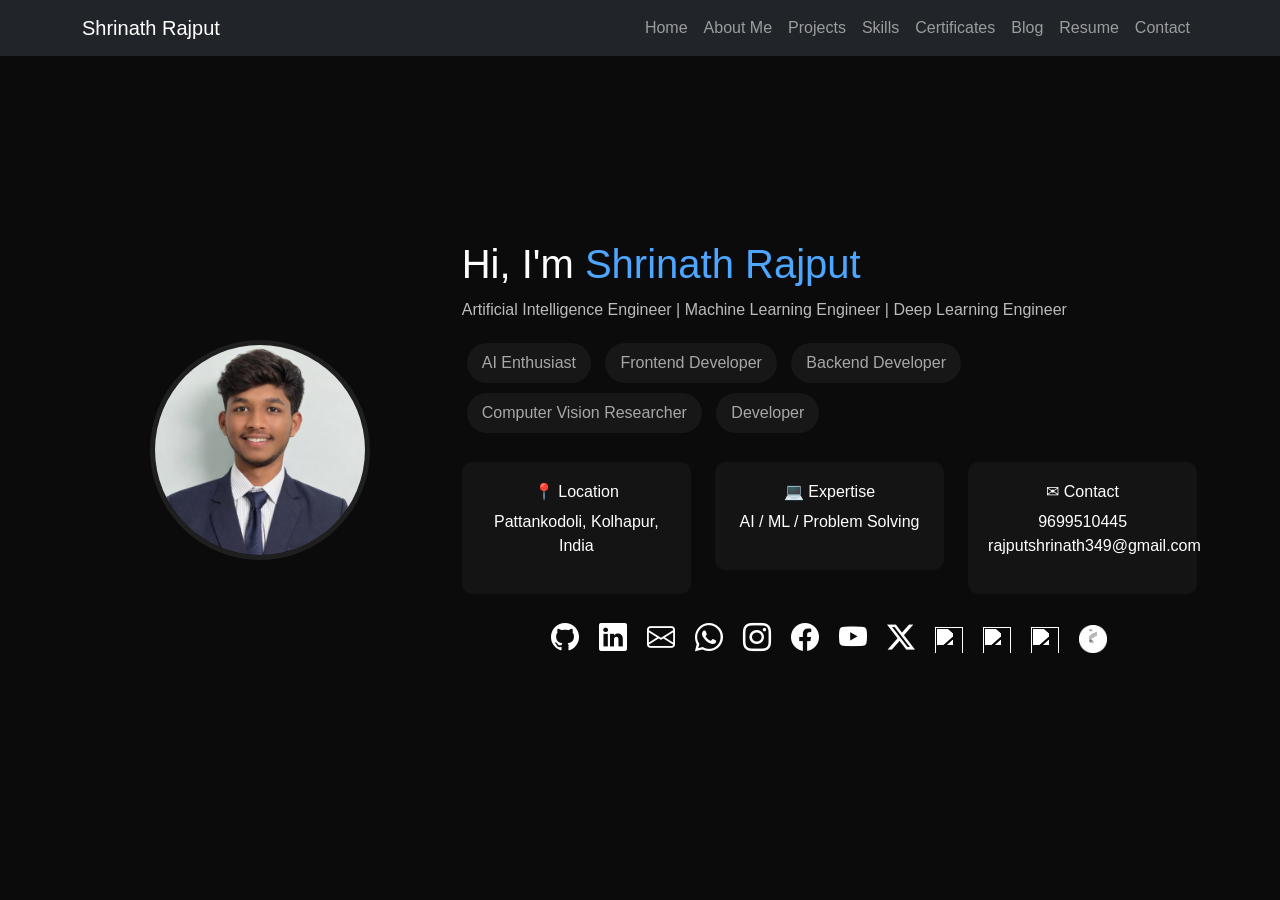
==== index.html @ 3a27442b "updated" ====
<!DOCTYPE html>
<html>
<head>

<meta charset="UTF-8">
<meta name="viewport" content="width=device-width, initial-scale=1.0">

<title>Portfolio</title>

<link href="https://cdn.jsdelivr.net/npm/bootstrap@5.3.2/dist/css/bootstrap.min.css" rel="stylesheet">

<link rel="stylesheet" href="css/style.css">

<link rel="stylesheet" href="https://cdn.jsdelivr.net/npm/bootstrap-icons@1.11.1/font/bootstrap-icons.css">

<link rel="stylesheet" href="https://unpkg.com/aos@2.3.1/dist/aos.css">

</head>

<body>

<nav class="navbar navbar-expand-lg navbar-dark bg-dark fixed-top">

<div class="container">

<a class="navbar-brand" href="index.html">Shrinath Rajput</a>

<button class="navbar-toggler" type="button" data-bs-toggle="collapse" data-bs-target="#navbarNav">
<span class="navbar-toggler-icon"></span>
</button>

<div class="collapse navbar-collapse" id="navbarNav">

<ul class="navbar-nav ms-auto">

<li class="nav-item">
<a class="nav-link" href="index.html">Home</a>
</li>

<li class="nav-item">
<a class="nav-link" href="about.html">About Me</a>
</li>

<li class="nav-item">
<a class="nav-link" href="projects.html">Projects</a>
</li>

<li class="nav-item">
<a class="nav-link" href="skills.html">Skills</a>
</li>

<li class="nav-item">
<a class="nav-link" href="certificates.html">Certificates</a>
</li>

<li class="nav-item">
<a class="nav-link" href="blog.html">Blog</a>
</li>

<li class="nav-item">
<a class="nav-link" href="resume.html">Resume</a>
</li>

<li class="nav-item">
<a class="nav-link" href="contact.html">Contact</a>
</li>

</ul>

</div>
</div>

</nav>

<section class="hero container">

<div class="row align-items-center">

<!-- profile image -->

<div class="col-md-4 text-center" data-aos="zoom-in">

<img src="shrinath.jpeg" class="profile-img">

</div>


<!-- text section -->

<div class="col-md-8 text-white" data-aos="fade-left">

<h1>Hi, I'm <span class="name">Shrinath Rajput</span></h1>

<p class="role">
Artificial Intelligence Engineer | Machine Learning Engineer | Deep Learning Engineer
</p>


<!-- skill tags -->

<div class="tags">

<span id="one">AI Enthusiast</span>
<span id="two">Frontend Developer</span>
<span id="three">Backend Developer</span>
<span id="four">Computer Vision Researcher</span>
<span id="five">Developer</span>

</div>


<!-- info cards -->

<div class="row mt-4">

<div class="col-md-4" data-aos="fade-up" data-aos-delay="100">

<div class="info-card">

<h6>📍 Location</h6>

<p>Pattankodoli, Kolhapur, India</p>

</div>

</div>


<div class="col-md-4" data-aos="fade-up" data-aos-delay="300">

<div class="info-card">

<h6>💻 Expertise</h6>

<p>AI / ML / Problem Solving</p>

</div>

</div>


<div class="col-md-4" data-aos="fade-up" data-aos-delay="500">

<div class="info-card">

<h6>✉ Contact</h6>

<p>9699510445 <br>rajputshrinath349@gmail.com</p>

</div>

</div>

</div>


<!-- social icons -->

<div class="social mt-4" data-aos="zoom-in" data-aos-delay="600">

<a href="https://github.com/Shrinath-Rajput" target="_blank">
<i class="bi bi-github"></i>
</a>

<a href="https://www.linkedin.com/in/shrinath-rajput-91b437253/" target="_blank">
<i class="bi bi-linkedin"></i>
</a>

<a href="mailto:rajputshrinath349@gmail.com">
<i class="bi bi-envelope"></i>
</a>

<a href="https://wa.me/919699510445" target="_blank">
<i class="bi bi-whatsapp"></i>
</a>

<a href="https://www.instagram.com/shrinath.rajput14" target="_blank">
<i class="bi bi-instagram"></i>
</a>

<a href="https://facebook.com/yourusername" target="_blank">
<i class="bi bi-facebook"></i>
</a>

<a href="https://www.youtube.com/@ShrinathRajput-A14k" target="_blank">
<i class="bi bi-youtube"></i>
</a>

<a href="https://twitter.com/yourusername" target="_blank">
<i class="bi bi-twitter-x"></i>
</a>

<a href="https://hub.docker.com/repositories/shrinathrajput04" target="_blank">
<img src="https://img.icons8.com/color/48/docker.png">
</a>

<a href="https://mlflow.org/docs/latest/" target="_blank">
<img src="https://img.icons8.com/color/48/data-configuration.png">
</a>

<a href="https://dagshub.com/rajputshrinath349" target="_blank">
<img src="https://img.icons8.com/color/48/artificial-intelligence.png">
</a>

<a href="https://www.naukri.com/mnjuser/profile?id=&altresid" target="_blank">
<img src="images/img.png" width="30">
</a>

</div>

</div>

</div>

</section>

<script src="js/script.js"></script>

<script src="https://cdn.jsdelivr.net/npm/bootstrap@5.3.2/dist/js/bootstrap.bundle.min.js"></script>

<script src="https://unpkg.com/aos@2.3.1/dist/aos.js"></script>

<script>
AOS.init({
duration:1000,
once:true
});
</script>

</body>
</html>
---- css/style.css ----
body{
background:#0b0b0b;
font-family:Arial;
color:white;
}

/* HERO SECTION */

.hero{
min-height:100vh;
display:flex;
align-items:center;
}

/* PROFILE IMAGE */

.profile-img{
width:220px;
height:220px;
border-radius:50%;
border:5px solid #1f1f1f;
}

/* NAME */

.name{
color:#4da6ff;
}

/* ROLE */

.role{
color:#bbb;
margin-top:10px;
}

/* TAGS */

.tags span{
background:#1c1c1c;
padding:8px 15px;
border-radius:20px;
margin:5px;
display:inline-block;
color:#ddd;
}

.tags{
opacity:0.75;
}

.tags:hover{
opacity:1;
}

/* INFO CARDS */

.info-card{
background:#141414;
padding:20px;
border-radius:10px;
text-align:center;
color:white;
}

/* SOCIAL ICONS */

.social{
display:flex;
justify-content:center;
align-items:center;
gap:20px;
margin-top:20px;
}

.social a{
display:flex;
align-items:center;
justify-content:center;
color:white;
font-size:28px;
transition:0.3s;
}

.social a:hover{
color:#4da6ff;
transform:scale(1.2);
}

.social img{
width:28px;
height:28px;
filter:grayscale(100%) brightness(2);
}

/* TECH STACK */

.skills-icons{
display:flex;
flex-wrap:wrap;
justify-content:center;
align-items:flex-start;
gap:30px;
max-width:900px;
margin:auto;
margin-top:40px;
}

/* SKILL CIRCLE */

.skill-circle{
width:110px;
height:110px;
border-radius:50%;
background:#141922;
display:flex;
flex-direction:column;
align-items:center;
justify-content:center;
transition:0.3s;
}

/* ICON */

.skill-circle img{
width:40px;
}

/* TEXT */

.skill-circle span{
font-size:12px;
margin-top:5px;
}

/* HOVER EFFECT */

.skill-circle:hover{
transform:scale(1.1);
box-shadow:0 0 15px #00eaff;
}

/* ZIG ZAG LAYOUT */

.skill-circle:nth-child(2n){
transform:translateY(40px);
}

/* SKILLS GRID SECTION */

.skills-section{
padding:40px 0 80px 0;
}

.skills-grid{
display:grid;
grid-template-columns:repeat(auto-fit,minmax(300px,1fr));
gap:25px;
max-width:1100px;
margin:auto;
}

/* SKILL CARD */

.skill-card{
background:#151922;
border-radius:10px;
padding:25px;
transition:0.3s;
}

.skill-card:hover{
transform:translateY(-5px);
box-shadow:0 0 15px rgba(0,255,255,0.3);
}

.skill-card h4{
color:#00eaff;
margin-bottom:15px;
}

.skill-card ul{
list-style:none;
padding:0;
}

.skill-card li{
margin-bottom:6px;
font-size:14px;
}

/* RESPONSIVE */

@media(max-width:768px){

.skill-circle{
width:90px;
height:90px;
}

.skill-circle img{
width:30px;
}

.skill-circle span{
font-size:10px;
}

}


/* modal size */

.modal-dialog{

max-width:95%;

margin:auto;

}

/* modal image */

.modal-content{

background:#000;

padding:10px;

}

/* certificate full show */

.modal img{

width:100%;

height:auto;

object-fit:contain;

border-radius:10px;

}


.cert-card img{

width:100%;

height:auto;

object-fit:contain;

background:white;

}


.modal img{

transition:0.3s;

}

.modal img:hover{

transform:scale(1.02);

}









.form-control{

background:#0f1115;

border:none;

color:white;

margin-bottom:15px;

}

/* placeholder white */

input::placeholder,
textarea::placeholder{
color:white !important;
opacity:1;
}

.form-control:focus{

box-shadow:0 0 10px #00eaff;

background:#0f1115;

color:white;

}
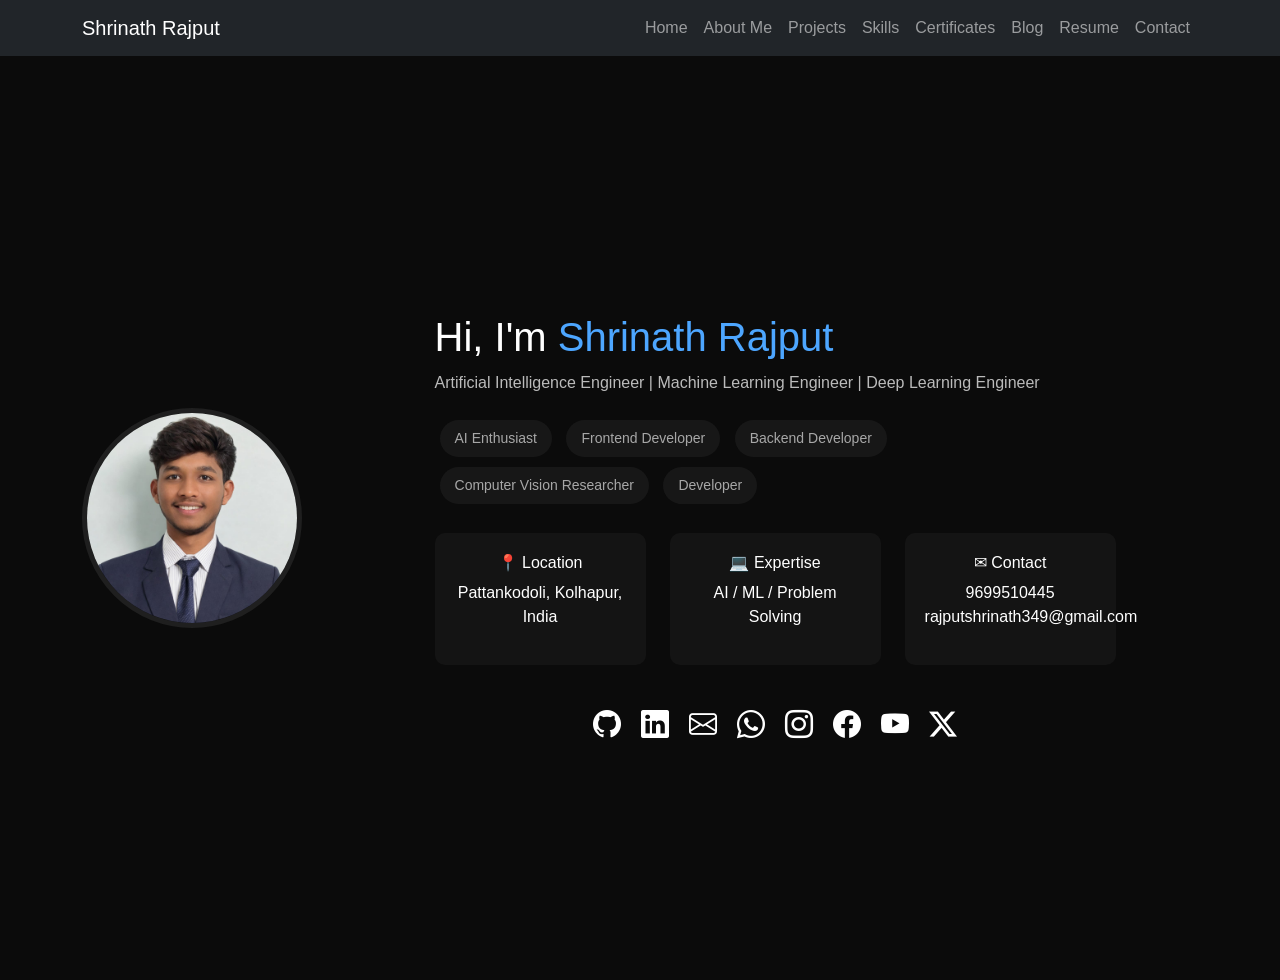
==== commit e0a4c64a: "updated" ====
--- a/index.html
+++ b/index.html
@@ -33,37 +33,14 @@
 
 <ul class="navbar-nav ms-auto">
 
-<li class="nav-item">
-<a class="nav-link" href="index.html">Home</a>
-</li>
-
-<li class="nav-item">
-<a class="nav-link" href="about.html">About Me</a>
-</li>
-
-<li class="nav-item">
-<a class="nav-link" href="projects.html">Projects</a>
-</li>
-
-<li class="nav-item">
-<a class="nav-link" href="skills.html">Skills</a>
-</li>
-
-<li class="nav-item">
-<a class="nav-link" href="certificates.html">Certificates</a>
-</li>
-
-<li class="nav-item">
-<a class="nav-link" href="blog.html">Blog</a>
-</li>
-
-<li class="nav-item">
-<a class="nav-link" href="resume.html">Resume</a>
-</li>
-
-<li class="nav-item">
-<a class="nav-link" href="contact.html">Contact</a>
-</li>
+<li class="nav-item"><a class="nav-link" href="index.html">Home</a></li>
+<li class="nav-item"><a class="nav-link" href="about.html">About Me</a></li>
+<li class="nav-item"><a class="nav-link" href="projects.html">Projects</a></li>
+<li class="nav-item"><a class="nav-link" href="skills.html">Skills</a></li>
+<li class="nav-item"><a class="nav-link" href="certificates.html">Certificates</a></li>
+<li class="nav-item"><a class="nav-link" href="blog.html">Blog</a></li>
+<li class="nav-item"><a class="nav-link" href="resume.html">Resume</a></li>
+<li class="nav-item"><a class="nav-link" href="contact.html">Contact</a></li>
 
 </ul>
 
@@ -72,15 +49,16 @@
 
 </nav>
 
+
 <section class="hero container">
 
-<div class="row align-items-center">
+<div class="row align-items-center text-center text-md-start">
 
 <!-- profile image -->
 
-<div class="col-md-4 text-center" data-aos="zoom-in">
+<div class="col-md-4 mb-4" data-aos="zoom-in">
 
-<img src="shrinath.jpeg" class="profile-img">
+<img src="shrinath.jpeg" class="profile-img img-fluid">
 
 </div>
 
@@ -100,11 +78,11 @@
 
 <div class="tags">
 
-<span id="one">AI Enthusiast</span>
-<span id="two">Frontend Developer</span>
-<span id="three">Backend Developer</span>
-<span id="four">Computer Vision Researcher</span>
-<span id="five">Developer</span>
+<span>AI Enthusiast</span>
+<span>Frontend Developer</span>
+<span>Backend Developer</span>
+<span>Computer Vision Researcher</span>
+<span>Developer</span>
 
 </div>
 
@@ -113,12 +91,11 @@
 
 <div class="row mt-4">
 
-<div class="col-md-4" data-aos="fade-up" data-aos-delay="100">
+<div class="col-md-4 mb-3" data-aos="fade-up" data-aos-delay="100">
 
 <div class="info-card">
 
 <h6>📍 Location</h6>
-
 <p>Pattankodoli, Kolhapur, India</p>
 
 </div>
@@ -126,12 +103,11 @@
 </div>
 
 
-<div class="col-md-4" data-aos="fade-up" data-aos-delay="300">
+<div class="col-md-4 mb-3" data-aos="fade-up" data-aos-delay="300">
 
 <div class="info-card">
 
 <h6>💻 Expertise</h6>
-
 <p>AI / ML / Problem Solving</p>
 
 </div>
@@ -139,12 +115,11 @@
 </div>
 
 
-<div class="col-md-4" data-aos="fade-up" data-aos-delay="500">
+<div class="col-md-4 mb-3" data-aos="fade-up" data-aos-delay="500">
 
 <div class="info-card">
 
 <h6>✉ Contact</h6>
-
 <p>9699510445 <br>rajputshrinath349@gmail.com</p>
 
 </div>
@@ -158,53 +133,21 @@
 
 <div class="social mt-4" data-aos="zoom-in" data-aos-delay="600">
 
-<a href="https://github.com/Shrinath-Rajput" target="_blank">
-<i class="bi bi-github"></i>
-</a>
+<a href="https://github.com/Shrinath-Rajput" target="_blank"><i class="bi bi-github"></i></a>
 
-<a href="https://www.linkedin.com/in/shrinath-rajput-91b437253/" target="_blank">
-<i class="bi bi-linkedin"></i>
-</a>
+<a href="https://www.linkedin.com/in/shrinath-rajput-91b437253/" target="_blank"><i class="bi bi-linkedin"></i></a>
 
-<a href="mailto:rajputshrinath349@gmail.com">
-<i class="bi bi-envelope"></i>
-</a>
+<a href="mailto:rajputshrinath349@gmail.com"><i class="bi bi-envelope"></i></a>
 
-<a href="https://wa.me/919699510445" target="_blank">
-<i class="bi bi-whatsapp"></i>
-</a>
+<a href="https://wa.me/919699510445" target="_blank"><i class="bi bi-whatsapp"></i></a>
 
-<a href="https://www.instagram.com/shrinath.rajput14" target="_blank">
-<i class="bi bi-instagram"></i>
-</a>
+<a href="https://www.instagram.com/shrinath.rajput14" target="_blank"><i class="bi bi-instagram"></i></a>
 
-<a href="https://facebook.com/yourusername" target="_blank">
-<i class="bi bi-facebook"></i>
-</a>
+<a href="https://facebook.com" target="_blank"><i class="bi bi-facebook"></i></a>
 
-<a href="https://www.youtube.com/@ShrinathRajput-A14k" target="_blank">
-<i class="bi bi-youtube"></i>
-</a>
+<a href="https://www.youtube.com" target="_blank"><i class="bi bi-youtube"></i></a>
 
-<a href="https://twitter.com/yourusername" target="_blank">
-<i class="bi bi-twitter-x"></i>
-</a>
-
-<a href="https://hub.docker.com/repositories/shrinathrajput04" target="_blank">
-<img src="https://img.icons8.com/color/48/docker.png">
-</a>
-
-<a href="https://mlflow.org/docs/latest/" target="_blank">
-<img src="https://img.icons8.com/color/48/data-configuration.png">
-</a>
-
-<a href="https://dagshub.com/rajputshrinath349" target="_blank">
-<img src="https://img.icons8.com/color/48/artificial-intelligence.png">
-</a>
-
-<a href="https://www.naukri.com/mnjuser/profile?id=&altresid" target="_blank">
-<img src="images/img.png" width="30">
-</a>
+<a href="https://twitter.com" target="_blank"><i class="bi bi-twitter-x"></i></a>
 
 </div>
 
@@ -213,6 +156,7 @@
 </div>
 
 </section>
+
 
 <script src="js/script.js"></script>
 
--- a/css/style.css
+++ b/css/style.css
@@ -2,6 +2,7 @@
 background:#0b0b0b;
 font-family:Arial;
 color:white;
+padding-top:80px;
 }
 
 /* HERO SECTION */
@@ -19,6 +20,7 @@
 height:220px;
 border-radius:50%;
 border:5px solid #1f1f1f;
+object-fit:cover;
 }
 
 /* NAME */
@@ -35,6 +37,15 @@
 }
 
 /* TAGS */
+
+.tags{
+margin-top:20px;
+opacity:0.75;
+}
+
+.tags:hover{
+opacity:1;
+}
 
 .tags span{
 background:#1c1c1c;
@@ -43,14 +54,7 @@
 margin:5px;
 display:inline-block;
 color:#ddd;
-}
-
-.tags{
-opacity:0.75;
-}
-
-.tags:hover{
-opacity:1;
+font-size:14px;
 }
 
 /* INFO CARDS */
@@ -71,6 +75,7 @@
 align-items:center;
 gap:20px;
 margin-top:20px;
+flex-wrap:wrap;
 }
 
 .social a{
@@ -189,104 +194,44 @@
 font-size:14px;
 }
 
-/* RESPONSIVE */
-
-@media(max-width:768px){
-
-.skill-circle{
-width:90px;
-height:90px;
-}
-
-.skill-circle img{
-width:30px;
-}
-
-.skill-circle span{
-font-size:10px;
-}
-
-}
-
-
-/* modal size */
+/* CERTIFICATE MODAL */
 
 .modal-dialog{
-
 max-width:95%;
-
 margin:auto;
-
-}
-
-/* modal image */
+}
 
 .modal-content{
-
 background:#000;
-
 padding:10px;
-
-}
-
-/* certificate full show */
+}
 
 .modal img{
-
 width:100%;
-
 height:auto;
-
 object-fit:contain;
-
 border-radius:10px;
-
-}
-
+transition:0.3s;
+}
+
+.modal img:hover{
+transform:scale(1.02);
+}
 
 .cert-card img{
-
 width:100%;
-
 height:auto;
-
 object-fit:contain;
-
 background:white;
-
-}
-
-
-.modal img{
-
-transition:0.3s;
-
-}
-
-.modal img:hover{
-
-transform:scale(1.02);
-
-}
-
-
-
-
-
-
-
-
+}
+
+/* FORM */
 
 .form-control{
-
 background:#0f1115;
-
 border:none;
-
-color:white;
-
+color:white;
 margin-bottom:15px;
-
 }
 
 /* placeholder white */
@@ -298,13 +243,65 @@
 }
 
 .form-control:focus{
-
 box-shadow:0 0 10px #00eaff;
-
 background:#0f1115;
-
-color:white;
-
-}
-
-
+color:white;
+}
+
+/* MOBILE RESPONSIVE */
+
+@media(max-width:768px){
+
+.hero{
+text-align:center;
+padding-top:60px;
+}
+
+.profile-img{
+width:180px;
+height:180px;
+margin:auto;
+display:block;
+}
+
+.role{
+font-size:16px;
+}
+
+.tags{
+display:flex;
+flex-wrap:wrap;
+justify-content:center;
+}
+
+.tags span{
+font-size:12px;
+padding:6px 12px;
+}
+
+.info-card{
+margin-top:15px;
+}
+
+.social{
+gap:15px;
+}
+
+.social a{
+font-size:24px;
+}
+
+.skill-circle{
+width:90px;
+height:90px;
+}
+
+.skill-circle img{
+width:30px;
+}
+
+.skill-circle span{
+font-size:10px;
+}
+
+}
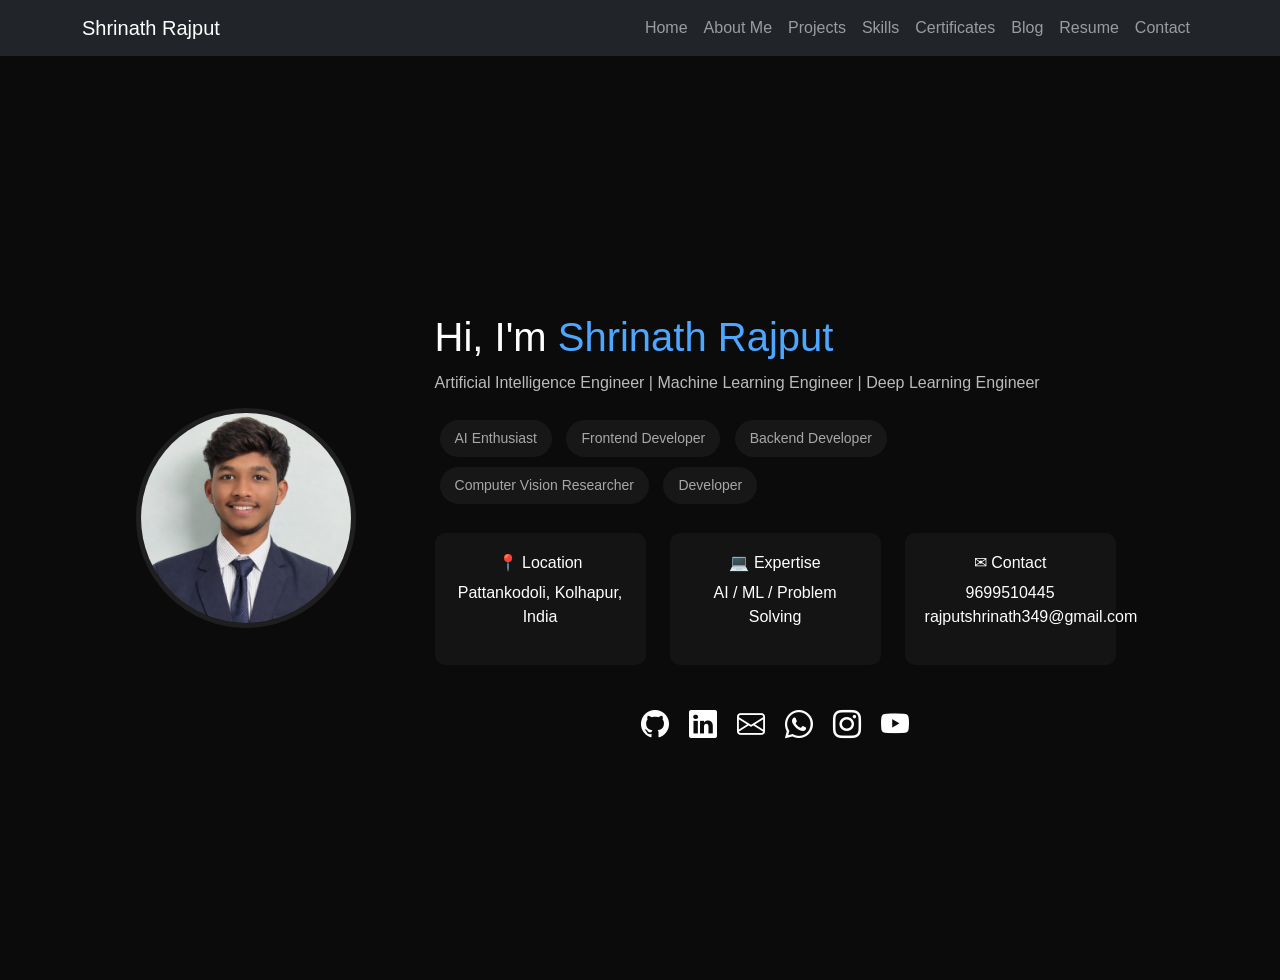
==== commit 992a7ded: "updated" ====
--- a/index.html
+++ b/index.html
@@ -49,21 +49,19 @@
 
 </nav>
 
-
 <section class="hero container">
 
 <div class="row align-items-center text-center text-md-start">
 
 <!-- profile image -->
 
-<div class="col-md-4 mb-4" data-aos="zoom-in">
+<div class="col-md-4 mb-4 text-center" data-aos="zoom-in">
 
 <img src="shrinath.jpeg" class="profile-img img-fluid">
 
 </div>
 
-
-<!-- text section -->
+<!-- text -->
 
 <div class="col-md-8 text-white" data-aos="fade-left">
 
@@ -72,9 +70,6 @@
 <p class="role">
 Artificial Intelligence Engineer | Machine Learning Engineer | Deep Learning Engineer
 </p>
-
-
-<!-- skill tags -->
 
 <div class="tags">
 
@@ -86,12 +81,9 @@
 
 </div>
 
-
-<!-- info cards -->
-
 <div class="row mt-4">
 
-<div class="col-md-4 mb-3" data-aos="fade-up" data-aos-delay="100">
+<div class="col-md-4 mb-3" data-aos="fade-up">
 
 <div class="info-card">
 
@@ -102,8 +94,7 @@
 
 </div>
 
-
-<div class="col-md-4 mb-3" data-aos="fade-up" data-aos-delay="300">
+<div class="col-md-4 mb-3" data-aos="fade-up">
 
 <div class="info-card">
 
@@ -114,8 +105,7 @@
 
 </div>
 
-
-<div class="col-md-4 mb-3" data-aos="fade-up" data-aos-delay="500">
+<div class="col-md-4 mb-3" data-aos="fade-up">
 
 <div class="info-card">
 
@@ -128,10 +118,7 @@
 
 </div>
 
-
-<!-- social icons -->
-
-<div class="social mt-4" data-aos="zoom-in" data-aos-delay="600">
+<div class="social mt-4">
 
 <a href="https://github.com/Shrinath-Rajput" target="_blank"><i class="bi bi-github"></i></a>
 
@@ -143,11 +130,7 @@
 
 <a href="https://www.instagram.com/shrinath.rajput14" target="_blank"><i class="bi bi-instagram"></i></a>
 
-<a href="https://facebook.com" target="_blank"><i class="bi bi-facebook"></i></a>
-
 <a href="https://www.youtube.com" target="_blank"><i class="bi bi-youtube"></i></a>
-
-<a href="https://twitter.com" target="_blank"><i class="bi bi-twitter-x"></i></a>
 
 </div>
 
@@ -156,7 +139,6 @@
 </div>
 
 </section>
-
 
 <script src="js/script.js"></script>
 
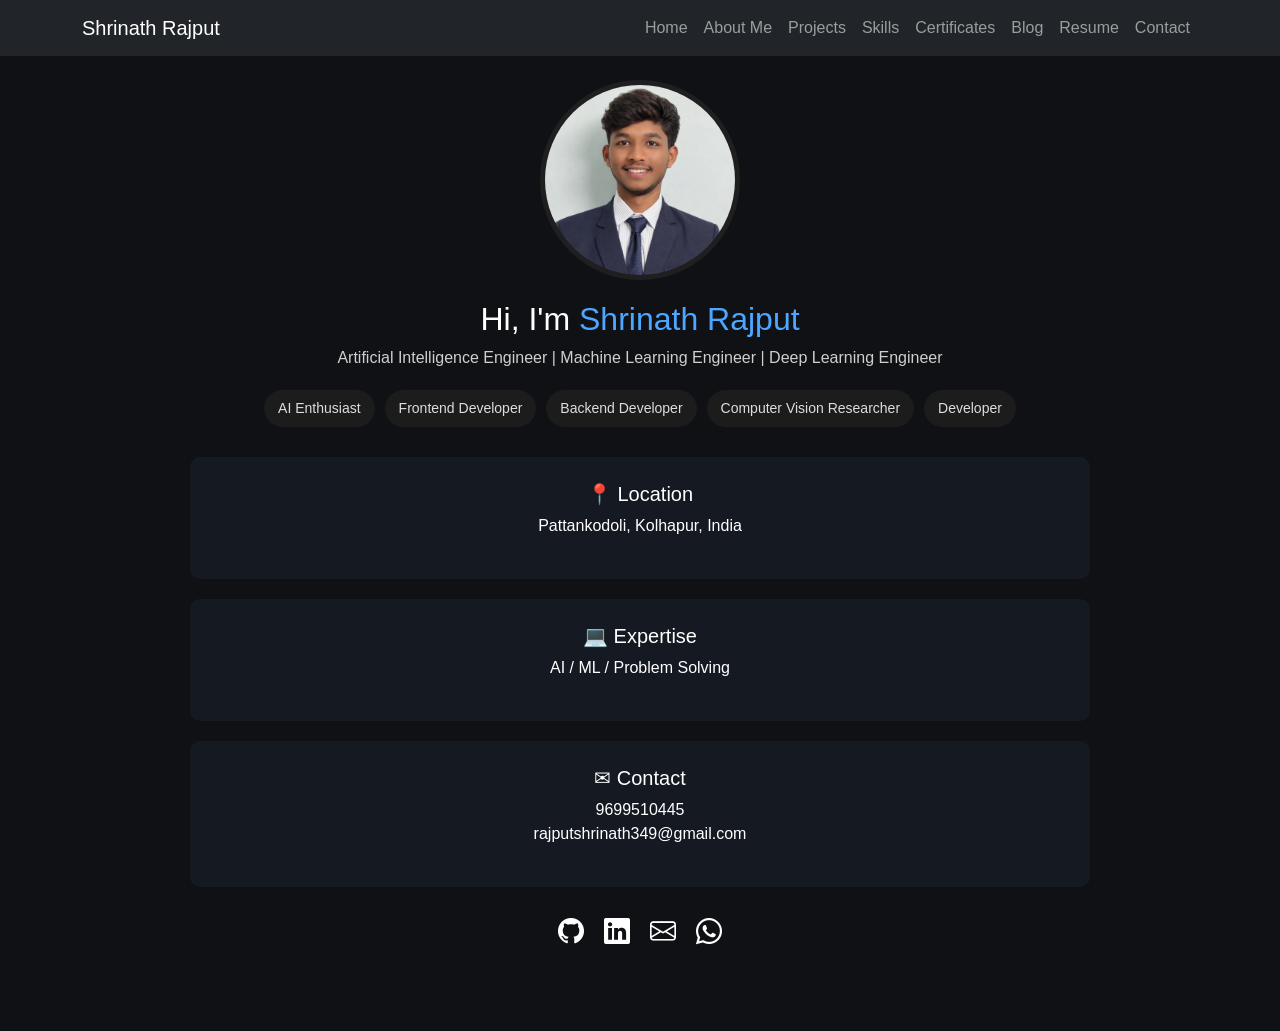
==== commit 955022c3: "update1d" ====
--- a/index.html
+++ b/index.html
@@ -1,24 +1,125 @@
 <!DOCTYPE html>
-<html>
+<html lang="en">
+
 <head>
 
 <meta charset="UTF-8">
-<meta name="viewport" content="width=device-width, initial-scale=1.0">
+<meta name="viewport" content="width=device-width, initial-scale=1">
 
 <title>Portfolio</title>
 
 <link href="https://cdn.jsdelivr.net/npm/bootstrap@5.3.2/dist/css/bootstrap.min.css" rel="stylesheet">
-
-<link rel="stylesheet" href="css/style.css">
-
 <link rel="stylesheet" href="https://cdn.jsdelivr.net/npm/bootstrap-icons@1.11.1/font/bootstrap-icons.css">
 
-<link rel="stylesheet" href="https://unpkg.com/aos@2.3.1/dist/aos.css">
+<style>
+
+body{
+background:#0f1115;
+color:white;
+font-family:Arial;
+}
+
+/* navbar */
+
+.navbar{
+background:#0f1115;
+}
+
+/* hero section */
+
+.hero{
+padding:80px 0;
+max-width:900px;
+margin:auto;
+text-align:center;
+}
+
+/* profile image */
+
+.profile-img{
+width:200px;
+height:200px;
+border-radius:50%;
+border:5px solid #1f1f1f;
+object-fit:cover;
+margin-bottom:20px;
+}
+
+/* name */
+
+.name{
+color:#4da6ff;
+}
+
+/* role */
+
+.role{
+color:#cfcfcf;
+margin-bottom:20px;
+}
+
+/* tags */
+
+.tags{
+display:flex;
+flex-wrap:wrap;
+justify-content:center;
+gap:10px;
+margin-bottom:30px;
+}
+
+.tags span{
+background:#1c1c1c;
+padding:8px 14px;
+border-radius:20px;
+font-size:14px;
+color:#ddd;
+}
+
+/* info cards */
+
+.info-card{
+background:#151922;
+padding:25px;
+border-radius:10px;
+margin-bottom:20px;
+transition:0.3s;
+}
+
+.info-card:hover{
+transform:translateY(-5px);
+box-shadow:0 0 15px rgba(0,255,255,0.3);
+}
+
+/* social */
+
+.social{
+display:flex;
+justify-content:center;
+flex-wrap:wrap;
+gap:20px;
+margin-top:25px;
+}
+
+.social a{
+color:white;
+font-size:26px;
+transition:0.3s;
+}
+
+.social a:hover{
+color:#00eaff;
+transform:scale(1.2);
+}
+
+</style>
 
 </head>
 
 <body>
 
+<!-- NAVBAR -->
+
 <nav class="navbar navbar-expand-lg navbar-dark bg-dark fixed-top">
 
 <div class="container">
@@ -26,7 +127,9 @@
 <a class="navbar-brand" href="index.html">Shrinath Rajput</a>
 
 <button class="navbar-toggler" type="button" data-bs-toggle="collapse" data-bs-target="#navbarNav">
+
 <span class="navbar-toggler-icon"></span>
+
 </button>
 
 <div class="collapse navbar-collapse" id="navbarNav">
@@ -49,23 +152,13 @@
 
 </nav>
 
+<!-- HERO -->
+
 <section class="hero container">
 
-<div class="row align-items-center text-center text-md-start">
-
-<!-- profile image -->
-
-<div class="col-md-4 mb-4 text-center" data-aos="zoom-in">
-
-<img src="shrinath.jpeg" class="profile-img img-fluid">
-
-</div>
-
-<!-- text -->
-
-<div class="col-md-8 text-white" data-aos="fade-left">
-
-<h1>Hi, I'm <span class="name">Shrinath Rajput</span></h1>
+<img src="shrinath.jpeg" class="profile-img">
+
+<h2>Hi, I'm <span class="name">Shrinath Rajput</span></h2>
 
 <p class="role">
 Artificial Intelligence Engineer | Machine Learning Engineer | Deep Learning Engineer
@@ -81,77 +174,39 @@
 
 </div>
 
-<div class="row mt-4">
-
-<div class="col-md-4 mb-3" data-aos="fade-up">
-
 <div class="info-card">
 
-<h6>📍 Location</h6>
+<h5>📍 Location</h5>
 <p>Pattankodoli, Kolhapur, India</p>
 
 </div>
 
-</div>
-
-<div class="col-md-4 mb-3" data-aos="fade-up">
-
 <div class="info-card">
 
-<h6>💻 Expertise</h6>
+<h5>💻 Expertise</h5>
 <p>AI / ML / Problem Solving</p>
 
 </div>
 
-</div>
-
-<div class="col-md-4 mb-3" data-aos="fade-up">
-
 <div class="info-card">
 
-<h6>✉ Contact</h6>
+<h5>✉ Contact</h5>
 <p>9699510445 <br>rajputshrinath349@gmail.com</p>
 
 </div>
 
-</div>
-
-</div>
-
-<div class="social mt-4">
-
-<a href="https://github.com/Shrinath-Rajput" target="_blank"><i class="bi bi-github"></i></a>
-
-<a href="https://www.linkedin.com/in/shrinath-rajput-91b437253/" target="_blank"><i class="bi bi-linkedin"></i></a>
-
-<a href="mailto:rajputshrinath349@gmail.com"><i class="bi bi-envelope"></i></a>
-
-<a href="https://wa.me/919699510445" target="_blank"><i class="bi bi-whatsapp"></i></a>
-
-<a href="https://www.instagram.com/shrinath.rajput14" target="_blank"><i class="bi bi-instagram"></i></a>
-
-<a href="https://www.youtube.com" target="_blank"><i class="bi bi-youtube"></i></a>
-
-</div>
-
-</div>
+<div class="social">
+
+<a href="https://github.com"><i class="bi bi-github"></i></a>
+<a href="#"><i class="bi bi-linkedin"></i></a>
+<a href="#"><i class="bi bi-envelope"></i></a>
+<a href="#"><i class="bi bi-whatsapp"></i></a>
 
 </div>
 
 </section>
 
-<script src="js/script.js"></script>
-
 <script src="https://cdn.jsdelivr.net/npm/bootstrap@5.3.2/dist/js/bootstrap.bundle.min.js"></script>
-
-<script src="https://unpkg.com/aos@2.3.1/dist/aos.js"></script>
-
-<script>
-AOS.init({
-duration:1000,
-once:true
-});
-</script>
 
 </body>
 </html>
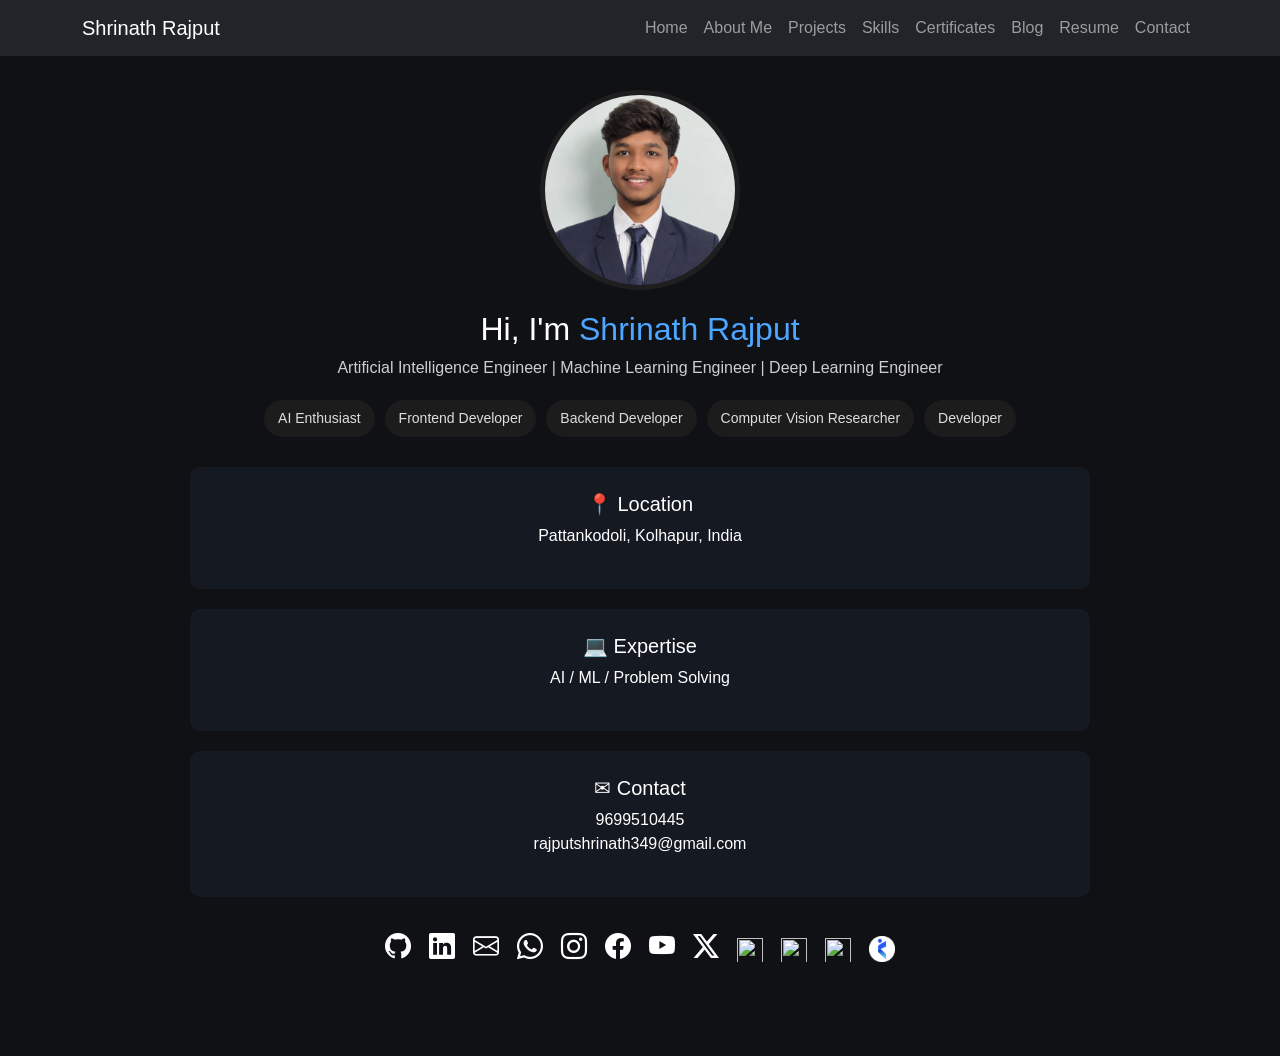
==== commit 15a6336c: "update1d" ====
--- a/index.html
+++ b/index.html
@@ -10,6 +10,10 @@
 
 <link href="https://cdn.jsdelivr.net/npm/bootstrap@5.3.2/dist/css/bootstrap.min.css" rel="stylesheet">
 <link rel="stylesheet" href="https://cdn.jsdelivr.net/npm/bootstrap-icons@1.11.1/font/bootstrap-icons.css">
+
+<!-- AOS Animation -->
+
+<link rel="stylesheet" href="https://unpkg.com/aos@2.3.1/dist/aos.css">
 
 <style>
 
@@ -25,16 +29,16 @@
 background:#0f1115;
 }
 
-/* hero section */
+/* hero */
 
 .hero{
-padding:80px 0;
+padding:90px 0;
 max-width:900px;
 margin:auto;
 text-align:center;
 }
 
-/* profile image */
+/* profile */
 
 .profile-img{
 width:200px;
@@ -76,7 +80,7 @@
 color:#ddd;
 }
 
-/* info cards */
+/* cards */
 
 .info-card{
 background:#151922;
@@ -95,10 +99,10 @@
 
 .social{
 display:flex;
+flex-wrap:wrap;
 justify-content:center;
-flex-wrap:wrap;
-gap:20px;
-margin-top:25px;
+gap:18px;
+margin-top:30px;
 }
 
 .social a{
@@ -112,6 +116,11 @@
 transform:scale(1.2);
 }
 
+.social img{
+width:26px;
+height:26px;
+}
+
 </style>
 
 </head>
@@ -127,9 +136,7 @@
 <a class="navbar-brand" href="index.html">Shrinath Rajput</a>
 
 <button class="navbar-toggler" type="button" data-bs-toggle="collapse" data-bs-target="#navbarNav">
-
 <span class="navbar-toggler-icon"></span>
-
 </button>
 
 <div class="collapse navbar-collapse" id="navbarNav">
@@ -156,15 +163,17 @@
 
 <section class="hero container">
 
-<img src="shrinath.jpeg" class="profile-img">
-
-<h2>Hi, I'm <span class="name">Shrinath Rajput</span></h2>
-
-<p class="role">
+<img src="shrinath.jpeg" class="profile-img" data-aos="zoom-in">
+
+<h2 data-aos="fade-up">
+Hi, I'm <span class="name">Shrinath Rajput</span>
+</h2>
+
+<p class="role" data-aos="fade-up" data-aos-delay="200">
 Artificial Intelligence Engineer | Machine Learning Engineer | Deep Learning Engineer
 </p>
 
-<div class="tags">
+<div class="tags" data-aos="fade-up" data-aos-delay="300">
 
 <span>AI Enthusiast</span>
 <span>Frontend Developer</span>
@@ -174,39 +183,79 @@
 
 </div>
 
-<div class="info-card">
+<div class="info-card" data-aos="fade-up">
 
 <h5>📍 Location</h5>
 <p>Pattankodoli, Kolhapur, India</p>
 
 </div>
 
-<div class="info-card">
+<div class="info-card" data-aos="fade-up" data-aos-delay="200">
 
 <h5>💻 Expertise</h5>
 <p>AI / ML / Problem Solving</p>
 
 </div>
 
-<div class="info-card">
+<div class="info-card" data-aos="fade-up" data-aos-delay="400">
 
 <h5>✉ Contact</h5>
 <p>9699510445 <br>rajputshrinath349@gmail.com</p>
 
 </div>
 
-<div class="social">
-
-<a href="https://github.com"><i class="bi bi-github"></i></a>
-<a href="#"><i class="bi bi-linkedin"></i></a>
-<a href="#"><i class="bi bi-envelope"></i></a>
-<a href="#"><i class="bi bi-whatsapp"></i></a>
+<!-- SOCIAL LINKS -->
+
+<div class="social" data-aos="zoom-in" data-aos-delay="500">
+
+<a href="https://github.com/Shrinath-Rajput" target="_blank"><i class="bi bi-github"></i></a>
+
+<a href="https://www.linkedin.com/in/shrinath-rajput-91b437253/" target="_blank"><i class="bi bi-linkedin"></i></a>
+
+<a href="mailto:rajputshrinath349@gmail.com"><i class="bi bi-envelope"></i></a>
+
+<a href="https://wa.me/919699510445" target="_blank"><i class="bi bi-whatsapp"></i></a>
+
+<a href="https://www.instagram.com/shrinath.rajput14" target="_blank"><i class="bi bi-instagram"></i></a>
+
+<a href="#"><i class="bi bi-facebook"></i></a>
+
+<a href="https://www.youtube.com/@ShrinathRajput-A14k" target="_blank"><i class="bi bi-youtube"></i></a>
+
+<a href="#"><i class="bi bi-twitter-x"></i></a>
+
+<a href="https://hub.docker.com/repositories/shrinathrajput04" target="_blank">
+<img src="https://img.icons8.com/color/48/docker.png">
+</a>
+
+<a href="https://mlflow.org/docs/latest/" target="_blank">
+<img src="https://img.icons8.com/color/48/data-configuration.png">
+</a>
+
+<a href="https://dagshub.com/rajputshrinath349" target="_blank">
+<img src="https://img.icons8.com/color/48/artificial-intelligence.png">
+</a>
+
+<a href="https://www.naukri.com/" target="_blank">
+<img src="images/img.png" width="26">
+</a>
 
 </div>
 
 </section>
 
 <script src="https://cdn.jsdelivr.net/npm/bootstrap@5.3.2/dist/js/bootstrap.bundle.min.js"></script>
+
+<!-- AOS JS -->
+
+<script src="https://unpkg.com/aos@2.3.1/dist/aos.js"></script>
+
+<script>
+AOS.init({
+duration:1000,
+once:true
+});
+</script>
 
 </body>
 </html>
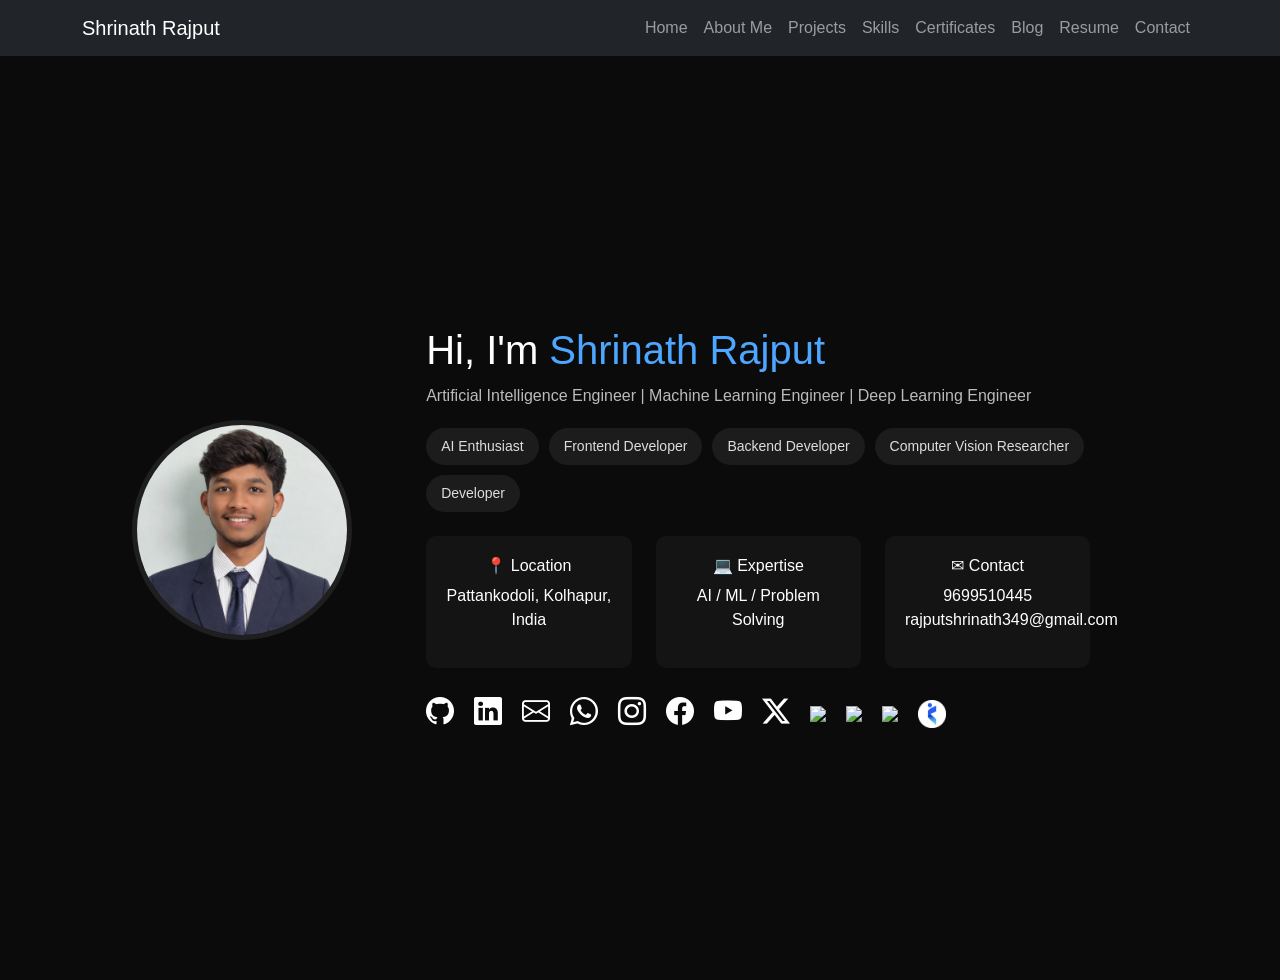
==== commit 8eb892e0: "update1d" ====
--- a/index.html
+++ b/index.html
@@ -4,124 +4,17 @@
 <head>
 
 <meta charset="UTF-8">
-<meta name="viewport" content="width=device-width, initial-scale=1">
+<meta name="viewport" content="width=device-width, initial-scale=1.0">
 
 <title>Portfolio</title>
 
 <link href="https://cdn.jsdelivr.net/npm/bootstrap@5.3.2/dist/css/bootstrap.min.css" rel="stylesheet">
+
+<link rel="stylesheet" href="css/style.css">
+
 <link rel="stylesheet" href="https://cdn.jsdelivr.net/npm/bootstrap-icons@1.11.1/font/bootstrap-icons.css">
 
-<!-- AOS Animation -->
-
 <link rel="stylesheet" href="https://unpkg.com/aos@2.3.1/dist/aos.css">
-
-<style>
-
-body{
-background:#0f1115;
-color:white;
-font-family:Arial;
-}
-
-/* navbar */
-
-.navbar{
-background:#0f1115;
-}
-
-/* hero */
-
-.hero{
-padding:90px 0;
-max-width:900px;
-margin:auto;
-text-align:center;
-}
-
-/* profile */
-
-.profile-img{
-width:200px;
-height:200px;
-border-radius:50%;
-border:5px solid #1f1f1f;
-object-fit:cover;
-margin-bottom:20px;
-}
-
-/* name */
-
-.name{
-color:#4da6ff;
-}
-
-/* role */
-
-.role{
-color:#cfcfcf;
-margin-bottom:20px;
-}
-
-/* tags */
-
-.tags{
-display:flex;
-flex-wrap:wrap;
-justify-content:center;
-gap:10px;
-margin-bottom:30px;
-}
-
-.tags span{
-background:#1c1c1c;
-padding:8px 14px;
-border-radius:20px;
-font-size:14px;
-color:#ddd;
-}
-
-/* cards */
-
-.info-card{
-background:#151922;
-padding:25px;
-border-radius:10px;
-margin-bottom:20px;
-transition:0.3s;
-}
-
-.info-card:hover{
-transform:translateY(-5px);
-box-shadow:0 0 15px rgba(0,255,255,0.3);
-}
-
-/* social */
-
-.social{
-display:flex;
-flex-wrap:wrap;
-justify-content:center;
-gap:18px;
-margin-top:30px;
-}
-
-.social a{
-color:white;
-font-size:26px;
-transition:0.3s;
-}
-
-.social a:hover{
-color:#00eaff;
-transform:scale(1.2);
-}
-
-.social img{
-width:26px;
-height:26px;
-}
-
-</style>
 
 </head>
 
@@ -144,12 +37,19 @@
 <ul class="navbar-nav ms-auto">
 
 <li class="nav-item"><a class="nav-link" href="index.html">Home</a></li>
+
 <li class="nav-item"><a class="nav-link" href="about.html">About Me</a></li>
+
 <li class="nav-item"><a class="nav-link" href="projects.html">Projects</a></li>
+
 <li class="nav-item"><a class="nav-link" href="skills.html">Skills</a></li>
+
 <li class="nav-item"><a class="nav-link" href="certificates.html">Certificates</a></li>
+
 <li class="nav-item"><a class="nav-link" href="blog.html">Blog</a></li>
+
 <li class="nav-item"><a class="nav-link" href="resume.html">Resume</a></li>
+
 <li class="nav-item"><a class="nav-link" href="contact.html">Contact</a></li>
 
 </ul>
@@ -163,17 +63,29 @@
 
 <section class="hero container">
 
-<img src="shrinath.jpeg" class="profile-img" data-aos="zoom-in">
-
-<h2 data-aos="fade-up">
-Hi, I'm <span class="name">Shrinath Rajput</span>
-</h2>
-
-<p class="role" data-aos="fade-up" data-aos-delay="200">
+<div class="row align-items-center">
+
+<!-- PROFILE IMAGE -->
+
+<div class="col-lg-4 text-center" data-aos="zoom-in">
+
+<img src="shrinath.jpeg" class="profile-img">
+
+</div>
+
+<!-- TEXT -->
+
+<div class="col-lg-8 text-white" data-aos="fade-left">
+
+<h1>Hi, I'm <span class="name">Shrinath Rajput</span></h1>
+
+<p class="role">
 Artificial Intelligence Engineer | Machine Learning Engineer | Deep Learning Engineer
 </p>
 
-<div class="tags" data-aos="fade-up" data-aos-delay="300">
+<!-- TAGS -->
+
+<div class="tags">
 
 <span>AI Enthusiast</span>
 <span>Frontend Developer</span>
@@ -183,46 +95,83 @@
 
 </div>
 
-<div class="info-card" data-aos="fade-up">
-
-<h5>📍 Location</h5>
+<!-- INFO CARDS -->
+
+<div class="row mt-4">
+
+<div class="col-md-4" data-aos="fade-up" data-aos-delay="100">
+
+<div class="info-card">
+
+<h6>📍 Location</h6>
+
 <p>Pattankodoli, Kolhapur, India</p>
 
 </div>
 
-<div class="info-card" data-aos="fade-up" data-aos-delay="200">
-
-<h5>💻 Expertise</h5>
+</div>
+
+<div class="col-md-4" data-aos="fade-up" data-aos-delay="300">
+
+<div class="info-card">
+
+<h6>💻 Expertise</h6>
+
 <p>AI / ML / Problem Solving</p>
 
 </div>
 
-<div class="info-card" data-aos="fade-up" data-aos-delay="400">
-
-<h5>✉ Contact</h5>
+</div>
+
+<div class="col-md-4" data-aos="fade-up" data-aos-delay="500">
+
+<div class="info-card">
+
+<h6>✉ Contact</h6>
+
 <p>9699510445 <br>rajputshrinath349@gmail.com</p>
 
 </div>
 
-<!-- SOCIAL LINKS -->
-
-<div class="social" data-aos="zoom-in" data-aos-delay="500">
-
-<a href="https://github.com/Shrinath-Rajput" target="_blank"><i class="bi bi-github"></i></a>
-
-<a href="https://www.linkedin.com/in/shrinath-rajput-91b437253/" target="_blank"><i class="bi bi-linkedin"></i></a>
-
-<a href="mailto:rajputshrinath349@gmail.com"><i class="bi bi-envelope"></i></a>
-
-<a href="https://wa.me/919699510445" target="_blank"><i class="bi bi-whatsapp"></i></a>
-
-<a href="https://www.instagram.com/shrinath.rajput14" target="_blank"><i class="bi bi-instagram"></i></a>
-
-<a href="#"><i class="bi bi-facebook"></i></a>
-
-<a href="https://www.youtube.com/@ShrinathRajput-A14k" target="_blank"><i class="bi bi-youtube"></i></a>
-
-<a href="#"><i class="bi bi-twitter-x"></i></a>
+</div>
+
+</div>
+
+<!-- SOCIAL -->
+
+<div class="social mt-4" data-aos="zoom-in" data-aos-delay="600">
+
+<a href="https://github.com/Shrinath-Rajput" target="_blank">
+<i class="bi bi-github"></i>
+</a>
+
+<a href="https://www.linkedin.com/in/shrinath-rajput-91b437253/" target="_blank">
+<i class="bi bi-linkedin"></i>
+</a>
+
+<a href="mailto:rajputshrinath349@gmail.com">
+<i class="bi bi-envelope"></i>
+</a>
+
+<a href="https://wa.me/919699510445" target="_blank">
+<i class="bi bi-whatsapp"></i>
+</a>
+
+<a href="https://www.instagram.com/shrinath.rajput14" target="_blank">
+<i class="bi bi-instagram"></i>
+</a>
+
+<a href="https://facebook.com/yourusername" target="_blank">
+<i class="bi bi-facebook"></i>
+</a>
+
+<a href="https://www.youtube.com/@ShrinathRajput-A14k" target="_blank">
+<i class="bi bi-youtube"></i>
+</a>
+
+<a href="https://twitter.com/yourusername" target="_blank">
+<i class="bi bi-twitter-x"></i>
+</a>
 
 <a href="https://hub.docker.com/repositories/shrinathrajput04" target="_blank">
 <img src="https://img.icons8.com/color/48/docker.png">
@@ -236,25 +185,31 @@
 <img src="https://img.icons8.com/color/48/artificial-intelligence.png">
 </a>
 
-<a href="https://www.naukri.com/" target="_blank">
-<img src="images/img.png" width="26">
-</a>
+<a href="https://www.naukri.com/mnjuser/profile?id=&altresid" target="_blank">
+<img src="images/img.png" width="28">
+</a>
+
+</div>
+
+</div>
 
 </div>
 
 </section>
 
+<script src="js/script.js"></script>
+
 <script src="https://cdn.jsdelivr.net/npm/bootstrap@5.3.2/dist/js/bootstrap.bundle.min.js"></script>
 
-<!-- AOS JS -->
-
 <script src="https://unpkg.com/aos@2.3.1/dist/aos.js"></script>
 
 <script>
+
 AOS.init({
 duration:1000,
 once:true
 });
+
 </script>
 
 </body>
--- a/css/style.css
+++ b/css/style.css
@@ -0,0 +1,92 @@
+body{
+background:#0b0b0b;
+font-family:Arial;
+color:white;
+padding-top:80px;
+}
+
+.hero{
+min-height:100vh;
+display:flex;
+align-items:center;
+}
+
+.profile-img{
+width:220px;
+height:220px;
+border-radius:50%;
+border:5px solid #1f1f1f;
+object-fit:cover;
+}
+
+.name{
+color:#4da6ff;
+}
+
+.role{
+color:#bbb;
+margin-top:10px;
+}
+
+.tags{
+margin-top:20px;
+display:flex;
+flex-wrap:wrap;
+gap:10px;
+}
+
+.tags span{
+background:#1c1c1c;
+padding:8px 15px;
+border-radius:20px;
+color:#ddd;
+font-size:14px;
+}
+
+.info-card{
+background:#141414;
+padding:20px;
+border-radius:10px;
+text-align:center;
+color:white;
+transition:0.3s;
+}
+
+.info-card:hover{
+transform:translateY(-5px);
+box-shadow:0 0 15px rgba(0,255,255,0.3);
+}
+
+.social{
+display:flex;
+flex-wrap:wrap;
+gap:20px;
+margin-top:20px;
+}
+
+.social a{
+color:white;
+font-size:28px;
+transition:0.3s;
+}
+
+.social a:hover{
+color:#4da6ff;
+transform:scale(1.2);
+}
+
+@media(max-width:768px){
+
+.hero{
+text-align:center;
+}
+
+.tags{
+justify-content:center;
+}
+
+.social{
+justify-content:center;
+}
+
+}
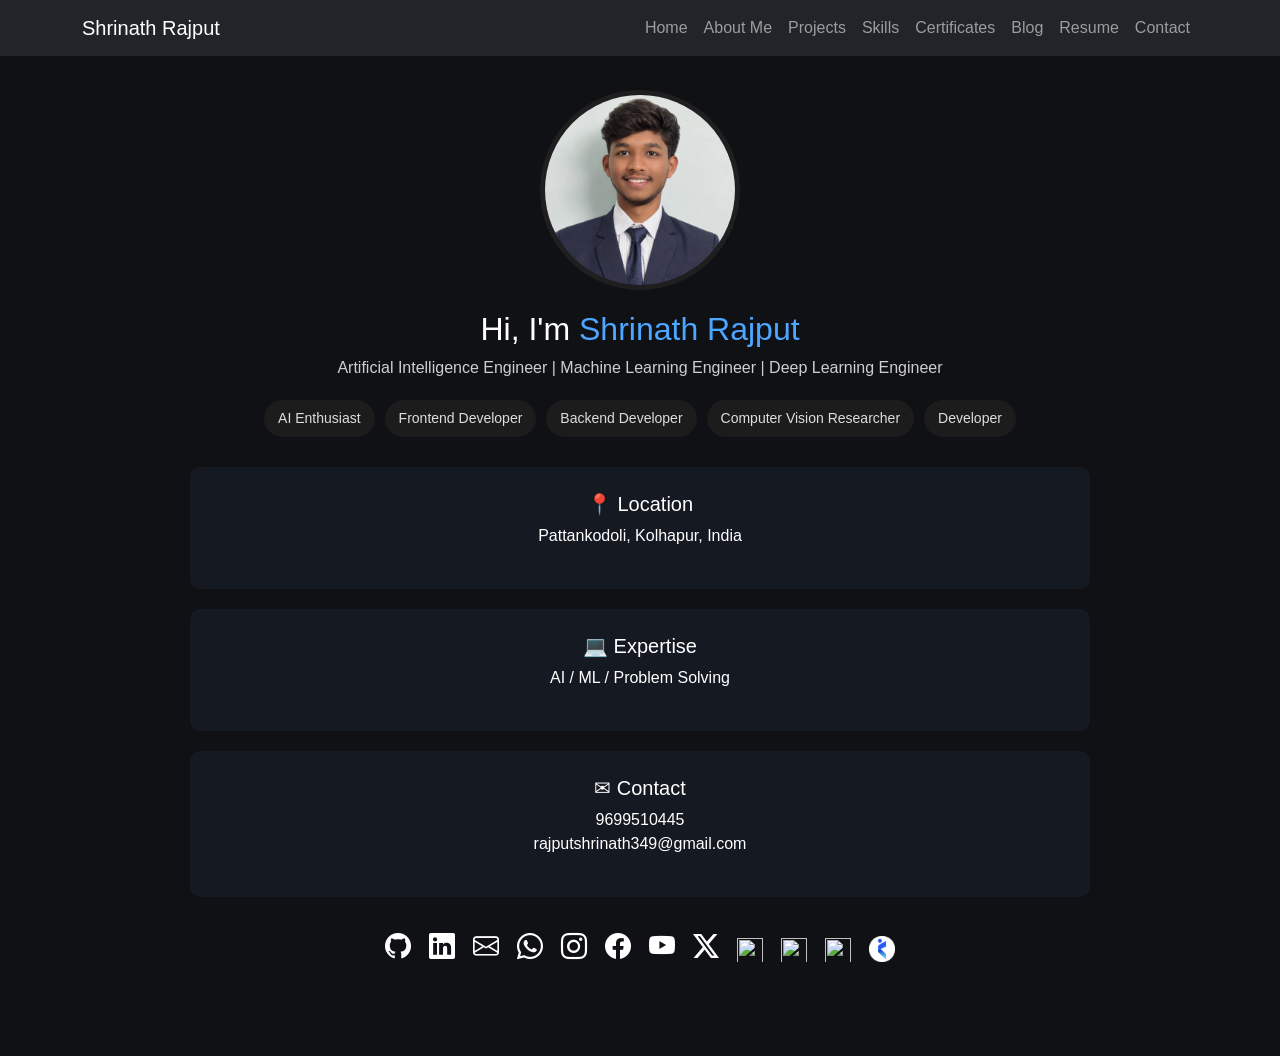
==== commit 9c2aa01f: "update1d" ====
--- a/index.html
+++ b/index.html
@@ -4,17 +4,124 @@
 <head>
 
 <meta charset="UTF-8">
-<meta name="viewport" content="width=device-width, initial-scale=1.0">
+<meta name="viewport" content="width=device-width, initial-scale=1">
 
 <title>Portfolio</title>
 
 <link href="https://cdn.jsdelivr.net/npm/bootstrap@5.3.2/dist/css/bootstrap.min.css" rel="stylesheet">
-
-<link rel="stylesheet" href="css/style.css">
-
 <link rel="stylesheet" href="https://cdn.jsdelivr.net/npm/bootstrap-icons@1.11.1/font/bootstrap-icons.css">
 
+<!-- AOS Animation -->
+
 <link rel="stylesheet" href="https://unpkg.com/aos@2.3.1/dist/aos.css">
+
+<style>
+
+body{
+background:#0f1115;
+color:white;
+font-family:Arial;
+}
+
+/* navbar */
+
+.navbar{
+background:#0f1115;
+}
+
+/* hero */
+
+.hero{
+padding:90px 0;
+max-width:900px;
+margin:auto;
+text-align:center;
+}
+
+/* profile */
+
+.profile-img{
+width:200px;
+height:200px;
+border-radius:50%;
+border:5px solid #1f1f1f;
+object-fit:cover;
+margin-bottom:20px;
+}
+
+/* name */
+
+.name{
+color:#4da6ff;
+}
+
+/* role */
+
+.role{
+color:#cfcfcf;
+margin-bottom:20px;
+}
+
+/* tags */
+
+.tags{
+display:flex;
+flex-wrap:wrap;
+justify-content:center;
+gap:10px;
+margin-bottom:30px;
+}
+
+.tags span{
+background:#1c1c1c;
+padding:8px 14px;
+border-radius:20px;
+font-size:14px;
+color:#ddd;
+}
+
+/* cards */
+
+.info-card{
+background:#151922;
+padding:25px;
+border-radius:10px;
+margin-bottom:20px;
+transition:0.3s;
+}
+
+.info-card:hover{
+transform:translateY(-5px);
+box-shadow:0 0 15px rgba(0,255,255,0.3);
+}
+
+/* social */
+
+.social{
+display:flex;
+flex-wrap:wrap;
+justify-content:center;
+gap:18px;
+margin-top:30px;
+}
+
+.social a{
+color:white;
+font-size:26px;
+transition:0.3s;
+}
+
+.social a:hover{
+color:#00eaff;
+transform:scale(1.2);
+}
+
+.social img{
+width:26px;
+height:26px;
+}
+
+</style>
 
 </head>
 
@@ -37,19 +144,12 @@
 <ul class="navbar-nav ms-auto">
 
 <li class="nav-item"><a class="nav-link" href="index.html">Home</a></li>
-
 <li class="nav-item"><a class="nav-link" href="about.html">About Me</a></li>
-
 <li class="nav-item"><a class="nav-link" href="projects.html">Projects</a></li>
-
 <li class="nav-item"><a class="nav-link" href="skills.html">Skills</a></li>
-
 <li class="nav-item"><a class="nav-link" href="certificates.html">Certificates</a></li>
-
 <li class="nav-item"><a class="nav-link" href="blog.html">Blog</a></li>
-
 <li class="nav-item"><a class="nav-link" href="resume.html">Resume</a></li>
-
 <li class="nav-item"><a class="nav-link" href="contact.html">Contact</a></li>
 
 </ul>
@@ -63,29 +163,17 @@
 
 <section class="hero container">
 
-<div class="row align-items-center">
-
-<!-- PROFILE IMAGE -->
-
-<div class="col-lg-4 text-center" data-aos="zoom-in">
-
-<img src="shrinath.jpeg" class="profile-img">
-
-</div>
-
-<!-- TEXT -->
-
-<div class="col-lg-8 text-white" data-aos="fade-left">
-
-<h1>Hi, I'm <span class="name">Shrinath Rajput</span></h1>
-
-<p class="role">
+<img src="shrinath.jpeg" class="profile-img" data-aos="zoom-in">
+
+<h2 data-aos="fade-up">
+Hi, I'm <span class="name">Shrinath Rajput</span>
+</h2>
+
+<p class="role" data-aos="fade-up" data-aos-delay="200">
 Artificial Intelligence Engineer | Machine Learning Engineer | Deep Learning Engineer
 </p>
 
-<!-- TAGS -->
-
-<div class="tags">
+<div class="tags" data-aos="fade-up" data-aos-delay="300">
 
 <span>AI Enthusiast</span>
 <span>Frontend Developer</span>
@@ -95,83 +183,46 @@
 
 </div>
 
-<!-- INFO CARDS -->
-
-<div class="row mt-4">
-
-<div class="col-md-4" data-aos="fade-up" data-aos-delay="100">
-
-<div class="info-card">
-
-<h6>📍 Location</h6>
-
+<div class="info-card" data-aos="fade-up">
+
+<h5>📍 Location</h5>
 <p>Pattankodoli, Kolhapur, India</p>
 
 </div>
 
-</div>
-
-<div class="col-md-4" data-aos="fade-up" data-aos-delay="300">
-
-<div class="info-card">
-
-<h6>💻 Expertise</h6>
-
+<div class="info-card" data-aos="fade-up" data-aos-delay="200">
+
+<h5>💻 Expertise</h5>
 <p>AI / ML / Problem Solving</p>
 
 </div>
 
-</div>
-
-<div class="col-md-4" data-aos="fade-up" data-aos-delay="500">
-
-<div class="info-card">
-
-<h6>✉ Contact</h6>
-
+<div class="info-card" data-aos="fade-up" data-aos-delay="400">
+
+<h5>✉ Contact</h5>
 <p>9699510445 <br>rajputshrinath349@gmail.com</p>
 
 </div>
 
-</div>
-
-</div>
-
-<!-- SOCIAL -->
-
-<div class="social mt-4" data-aos="zoom-in" data-aos-delay="600">
-
-<a href="https://github.com/Shrinath-Rajput" target="_blank">
-<i class="bi bi-github"></i>
-</a>
-
-<a href="https://www.linkedin.com/in/shrinath-rajput-91b437253/" target="_blank">
-<i class="bi bi-linkedin"></i>
-</a>
-
-<a href="mailto:rajputshrinath349@gmail.com">
-<i class="bi bi-envelope"></i>
-</a>
-
-<a href="https://wa.me/919699510445" target="_blank">
-<i class="bi bi-whatsapp"></i>
-</a>
-
-<a href="https://www.instagram.com/shrinath.rajput14" target="_blank">
-<i class="bi bi-instagram"></i>
-</a>
-
-<a href="https://facebook.com/yourusername" target="_blank">
-<i class="bi bi-facebook"></i>
-</a>
-
-<a href="https://www.youtube.com/@ShrinathRajput-A14k" target="_blank">
-<i class="bi bi-youtube"></i>
-</a>
-
-<a href="https://twitter.com/yourusername" target="_blank">
-<i class="bi bi-twitter-x"></i>
-</a>
+<!-- SOCIAL LINKS -->
+
+<div class="social" data-aos="zoom-in" data-aos-delay="500">
+
+<a href="https://github.com/Shrinath-Rajput" target="_blank"><i class="bi bi-github"></i></a>
+
+<a href="https://www.linkedin.com/in/shrinath-rajput-91b437253/" target="_blank"><i class="bi bi-linkedin"></i></a>
+
+<a href="mailto:rajputshrinath349@gmail.com"><i class="bi bi-envelope"></i></a>
+
+<a href="https://wa.me/919699510445" target="_blank"><i class="bi bi-whatsapp"></i></a>
+
+<a href="https://www.instagram.com/shrinath.rajput14" target="_blank"><i class="bi bi-instagram"></i></a>
+
+<a href="#"><i class="bi bi-facebook"></i></a>
+
+<a href="https://www.youtube.com/@ShrinathRajput-A14k" target="_blank"><i class="bi bi-youtube"></i></a>
+
+<a href="#"><i class="bi bi-twitter-x"></i></a>
 
 <a href="https://hub.docker.com/repositories/shrinathrajput04" target="_blank">
 <img src="https://img.icons8.com/color/48/docker.png">
@@ -185,31 +236,25 @@
 <img src="https://img.icons8.com/color/48/artificial-intelligence.png">
 </a>
 
-<a href="https://www.naukri.com/mnjuser/profile?id=&altresid" target="_blank">
-<img src="images/img.png" width="28">
-</a>
-
-</div>
-
-</div>
+<a href="https://www.naukri.com/" target="_blank">
+<img src="images/img.png" width="26">
+</a>
 
 </div>
 
 </section>
 
-<script src="js/script.js"></script>
-
 <script src="https://cdn.jsdelivr.net/npm/bootstrap@5.3.2/dist/js/bootstrap.bundle.min.js"></script>
 
+<!-- AOS JS -->
+
 <script src="https://unpkg.com/aos@2.3.1/dist/aos.js"></script>
 
 <script>
-
 AOS.init({
 duration:1000,
 once:true
 });
-
 </script>
 
 </body>
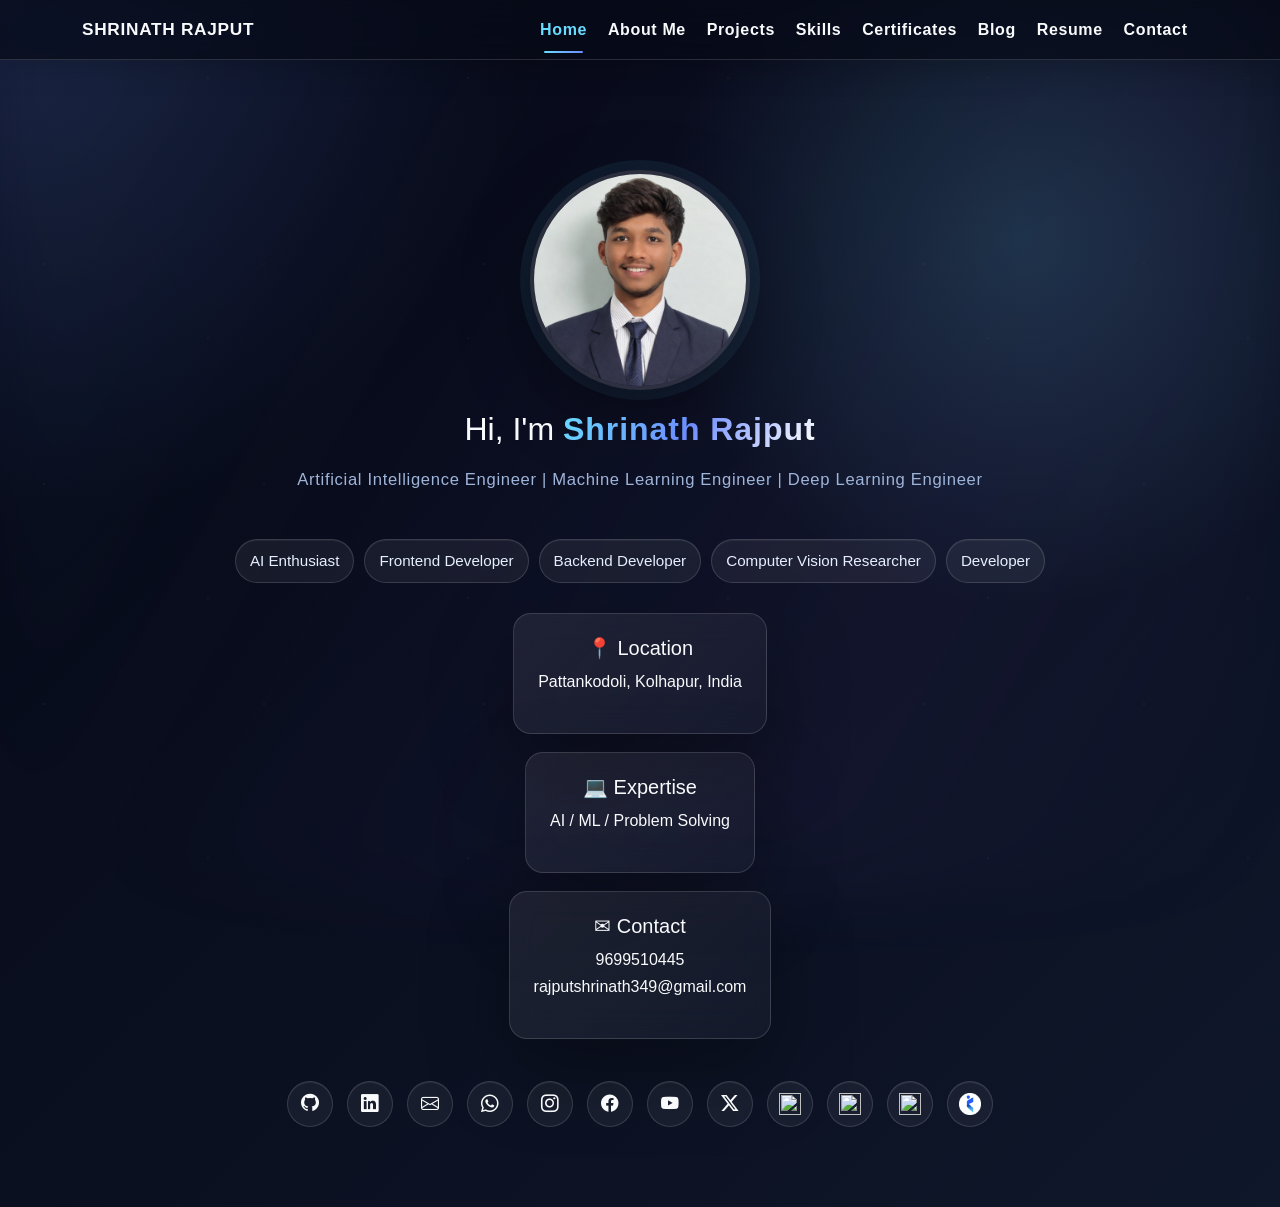
==== commit 65d9428e: "all" ====
--- a/index.html
+++ b/index.html
@@ -123,6 +123,8 @@
 
 </style>
 
+<link rel="stylesheet" href="css/style.css">
+
 </head>
 
 <body>
@@ -143,7 +145,7 @@
 
 <ul class="navbar-nav ms-auto">
 
-<li class="nav-item"><a class="nav-link" href="index.html">Home</a></li>
+<li class="nav-item"><a class="nav-link active" href="index.html">Home</a></li>
 <li class="nav-item"><a class="nav-link" href="about.html">About Me</a></li>
 <li class="nav-item"><a class="nav-link" href="projects.html">Projects</a></li>
 <li class="nav-item"><a class="nav-link" href="skills.html">Skills</a></li>
--- a/css/style.css
+++ b/css/style.css
@@ -0,0 +1,643 @@
+:root{
+  --bg:#060816;
+  --bg-2:#0f172a;
+  --panel:rgba(9, 15, 31, 0.84);
+  --panel-strong:rgba(13, 20, 39, 0.96);
+  --text:#f8fafc;
+  --muted:#9fb4d9;
+  --accent:#69dbff;
+  --accent-2:#6d8cff;
+  --accent-3:#a76dff;
+  --border:rgba(255, 255, 255, 0.14);
+  --shadow:0 30px 80px rgba(0, 0, 0, 0.35);
+}
+
+*{
+  box-sizing:border-box;
+}
+
+html{
+  scroll-behavior:smooth;
+}
+
+body{
+  margin:0;
+  padding-top:80px;
+  background:radial-gradient(circle at top left, rgba(109, 140, 255, 0.18), transparent 30%),
+    radial-gradient(circle at 80% 20%, rgba(105, 219, 255, 0.16), transparent 26%),
+    linear-gradient(135deg, var(--bg), var(--bg-2));
+  color:var(--text);
+  font-family:'Inter', 'Segoe UI', Arial, sans-serif;
+  line-height:1.7;
+  overflow-x:hidden;
+  position:relative;
+}
+
+body::before,
+body::after{
+  content:"";
+  position:fixed;
+  inset:0;
+  pointer-events:none;
+  z-index:-1;
+}
+
+body::before{
+  background-image:radial-gradient(circle at 20% 20%, rgba(255,255,255,0.09) 0 1px, transparent 1px),
+    radial-gradient(circle at 80% 30%, rgba(255,255,255,0.08) 0 1px, transparent 1px),
+    radial-gradient(circle at 50% 80%, rgba(255,255,255,0.06) 0 1px, transparent 1px);
+  background-size:220px 220px, 260px 260px, 240px 240px;
+  opacity:0.45;
+}
+
+body::after{
+  background:linear-gradient(120deg, rgba(105,219,255,0.08), transparent 30%, rgba(167,109,255,0.08) 70%, transparent);
+  filter:blur(40px);
+  opacity:0.6;
+}
+
+img{
+  max-width:100%;
+}
+
+a{
+  transition:all 0.3s ease;
+}
+
+.btn,
+.nav-link,
+.social a,
+.info-card,
+.edu-card,
+.skill-circle,
+.skill-card,
+.blog-card,
+.cert-card,
+.resume-card,
+.contact-box,
+.form-control,
+.download-btn{
+  transition:all 0.3s ease;
+}
+
+.navbar{
+  background:rgba(7, 10, 22, 0.72) !important;
+  backdrop-filter:blur(18px) saturate(140%);
+  border-bottom:1px solid var(--border);
+  box-shadow:0 8px 30px rgba(0, 0, 0, 0.18);
+}
+
+.navbar-brand,
+.nav-link{
+  color:var(--text) !important;
+  font-weight:600;
+  letter-spacing:0.04em;
+}
+
+.navbar-brand{
+  font-size:1.08rem;
+  text-transform:uppercase;
+}
+
+.nav-link{
+  position:relative;
+  margin:0 0.15rem;
+}
+
+.nav-link::after{
+  content:"";
+  position:absolute;
+  left:0.75rem;
+  right:0.75rem;
+  bottom:-2px;
+  height:2px;
+  border-radius:999px;
+  background:linear-gradient(90deg, var(--accent), var(--accent-2));
+  transform:scaleX(0);
+  transform-origin:center;
+  transition:transform 0.3s ease;
+}
+
+.nav-link:hover,
+.nav-link.active{
+  color:var(--accent) !important;
+}
+
+.nav-link:hover::after,
+.nav-link.active::after{
+  transform:scaleX(1);
+}
+
+.hero{
+  min-height:100vh;
+  display:flex;
+  flex-direction:column;
+  align-items:center;
+  justify-content:center;
+  text-align:center;
+  padding:90px 0 80px;
+  max-width:960px;
+  margin:auto;
+}
+
+.profile-img{
+  width:220px;
+  height:220px;
+  border-radius:50%;
+  border:4px solid rgba(255,255,255,0.14);
+  object-fit:cover;
+  box-shadow:0 24px 70px rgba(0, 0, 0, 0.4), 0 0 0 10px rgba(105,219,255,0.08);
+  transition:transform 0.35s ease, box-shadow 0.35s ease;
+}
+
+.profile-img:hover{
+  transform:translateY(-4px) scale(1.02);
+  box-shadow:0 30px 80px rgba(0, 0, 0, 0.4), 0 0 0 14px rgba(105,219,255,0.12);
+}
+
+.name{
+  color:transparent;
+  background:linear-gradient(120deg, var(--accent), var(--accent-2), #ffffff);
+  background-clip:text;
+  -webkit-background-clip:text;
+  font-weight:800;
+  letter-spacing:0.03em;
+}
+
+.role{
+  color:var(--muted);
+  margin-top:10px;
+  font-size:1.04rem;
+  letter-spacing:0.04em;
+}
+
+.tags{
+  margin-top:24px;
+  display:flex;
+  flex-wrap:wrap;
+  gap:10px;
+  justify-content:center;
+}
+
+.tags span{
+  background:rgba(255,255,255,0.06);
+  border:1px solid var(--border);
+  padding:8px 14px;
+  border-radius:999px;
+  color:#e6efff;
+  font-size:0.95rem;
+  box-shadow:inset 0 1px 0 rgba(255,255,255,0.06);
+}
+
+.tags span:hover{
+  transform:translateY(-2px);
+  border-color:rgba(105,219,255,0.45);
+  box-shadow:0 12px 24px rgba(105,219,255,0.12);
+}
+
+.info-card,
+.edu-card,
+.skill-card,
+.blog-card,
+.cert-card,
+.resume-card,
+.contact-box,
+.card,
+.contact-box{
+  background:linear-gradient(135deg, rgba(255,255,255,0.08), rgba(255,255,255,0.03));
+  border:1px solid var(--border);
+  border-radius:18px;
+  box-shadow:var(--shadow);
+  backdrop-filter:blur(16px);
+}
+
+.info-card{
+  padding:22px 24px;
+  text-align:center;
+  color:var(--text);
+  margin-bottom:18px;
+}
+
+.info-card:hover,
+.edu-card:hover,
+.skill-card:hover,
+.blog-card:hover,
+.cert-card:hover,
+.resume-card:hover,
+.card:hover{
+  transform:translateY(-8px) scale(1.01);
+  border-color:rgba(105,219,255,0.3);
+  box-shadow:0 28px 70px rgba(0, 0, 0, 0.35), 0 0 0 1px rgba(105,219,255,0.16);
+}
+
+.social{
+  display:flex;
+  flex-wrap:wrap;
+  justify-content:center;
+  gap:14px;
+  margin-top:24px;
+}
+
+.social a{
+  display:inline-flex;
+  align-items:center;
+  justify-content:center;
+  width:46px;
+  height:46px;
+  color:var(--text);
+  font-size:1.1rem;
+  border:1px solid rgba(255,255,255,0.14);
+  border-radius:50%;
+  background:rgba(255,255,255,0.05);
+  box-shadow:inset 0 1px 0 rgba(255,255,255,0.06);
+}
+
+.social a:hover{
+  color:var(--accent);
+  transform:translateY(-3px) scale(1.04);
+  border-color:rgba(105,219,255,0.35);
+  box-shadow:0 16px 30px rgba(105,219,255,0.15);
+}
+
+.social img{
+  width:22px;
+  height:22px;
+}
+
+.about-section,
+.skills-top,
+.blog-section,
+.resume-section,
+.contact-section,
+.container{
+  position:relative;
+}
+
+.about-section{
+  padding:70px 0 60px;
+  max-width:980px;
+  margin:auto;
+}
+
+.about-section h2,
+.education-title,
+.page-title,
+.resume-title,
+.contact-title,
+.skills-top h2,
+.blog-section h1,
+.section-title{
+  color:transparent;
+  background:linear-gradient(120deg, var(--accent), var(--accent-2));
+  background-clip:text;
+  -webkit-background-clip:text;
+  font-weight:800;
+  letter-spacing:0.02em;
+}
+
+.about-text,
+.edu-sub,
+.blog-text,
+.contact-sub,
+.resume-card p,
+.resume-card li,
+.skill-card li,
+.card-text,
+.card-body p{
+  color:var(--muted);
+}
+
+.education-title{
+  margin:34px 0 18px;
+}
+
+.edu-card{
+  padding:24px 26px;
+  margin-bottom:18px;
+}
+
+.edu-icon{
+  font-size:1.2rem;
+  color:var(--accent);
+  margin-right:10px;
+}
+
+.edu-head{
+  font-size:1.04rem;
+  font-weight:700;
+  color:var(--text);
+}
+
+.skills-top{
+  padding:70px 0 50px;
+  text-align:center;
+}
+
+.skills-icons{
+  display:grid;
+  grid-template-columns:repeat(auto-fit, minmax(120px, 1fr));
+  gap:24px;
+  max-width:980px;
+  margin:auto;
+}
+
+.skill-circle{
+  width:120px;
+  height:120px;
+  border-radius:50%;
+  background:linear-gradient(135deg, rgba(255,255,255,0.08), rgba(255,255,255,0.02));
+  border:1px solid var(--border);
+  display:flex;
+  flex-direction:column;
+  align-items:center;
+  justify-content:center;
+  margin:auto;
+  box-shadow:var(--shadow);
+}
+
+.skill-circle img{
+  width:44px;
+  filter:drop-shadow(0 8px 20px rgba(0,0,0,0.25));
+}
+
+.skill-circle span{
+  font-size:0.83rem;
+  margin-top:8px;
+  color:var(--muted);
+}
+
+.skill-circle:hover{
+  transform:translateY(-6px) scale(1.05);
+  border-color:rgba(105,219,255,0.28);
+  box-shadow:0 24px 40px rgba(0,0,0,0.3), 0 0 0 1px rgba(105,219,255,0.18);
+}
+
+.skills-section,
+.skills-grid{
+  max-width:1120px;
+  margin:auto;
+}
+
+.skills-grid{
+  display:grid;
+  grid-template-columns:repeat(auto-fit, minmax(300px, 1fr));
+  gap:24px;
+  padding:10px 0 70px;
+}
+
+.skill-card{
+  padding:24px 24px 20px;
+}
+
+.skill-card h4{
+  color:var(--accent);
+  margin-bottom:12px;
+  font-weight:700;
+}
+
+.skill-card ul{
+  list-style:none;
+  padding:0;
+  margin:0;
+}
+
+.skill-card li{
+  margin-bottom:8px;
+  font-size:0.95rem;
+}
+
+.card-img-top{
+  height:200px;
+  object-fit:cover;
+  border-top-left-radius:18px;
+  border-top-right-radius:18px;
+}
+
+.card-body{
+  padding:1.2rem 1.2rem 1.4rem;
+}
+
+.card-title,
+.card h5{
+  color:var(--text);
+  font-weight:700;
+}
+
+.card .btn,
+.btn-outline-info,
+.btn-warning,
+.send-btn,
+.download-btn{
+  border-radius:999px;
+  padding:0.7rem 1rem;
+  font-weight:600;
+  letter-spacing:0.02em;
+}
+
+.btn-warning,
+.send-btn,
+.download-btn{
+  background:linear-gradient(120deg, var(--accent), var(--accent-2));
+  border:none;
+  color:#03111c;
+}
+
+.btn-warning:hover,
+.send-btn:hover,
+.download-btn:hover{
+  transform:translateY(-3px);
+  box-shadow:0 14px 28px rgba(105,219,255,0.2);
+}
+
+.btn-outline-info{
+  color:var(--accent);
+  border-color:rgba(105,219,255,0.35);
+}
+
+.btn-outline-info:hover{
+  color:#03111c;
+  background:var(--accent);
+  border-color:var(--accent);
+}
+
+.blog-card{
+  padding:24px;
+  height:100%;
+}
+
+.blog-title{
+  color:var(--accent);
+  font-size:1.08rem;
+  margin-bottom:10px;
+  font-weight:700;
+}
+
+.blog-actions i{
+  font-size:1.05rem;
+  cursor:pointer;
+  padding:0.4rem 0.6rem;
+  border-radius:999px;
+  background:rgba(255,255,255,0.04);
+}
+
+.blog-actions i:hover{
+  transform:scale(1.06);
+}
+
+.like{color:#54ffb4;}
+.dislike{color:#ff6b81;}
+
+.cert-grid{
+  display:grid;
+  grid-template-columns:repeat(auto-fit, minmax(300px, 1fr));
+  gap:24px;
+  padding:30px 0 70px;
+}
+
+.cert-card{
+  overflow:hidden;
+  cursor:pointer;
+}
+
+.cert-card img{
+  width:100%;
+  height:auto;
+  object-fit:contain;
+  background:#fff;
+}
+
+.cert-title{
+  padding:14px 16px 18px;
+  text-align:center;
+  color:var(--accent);
+  font-weight:600;
+}
+
+.modal-content{
+  background:rgba(4,7,16,0.95);
+  border:1px solid var(--border);
+  border-radius:18px;
+  overflow:hidden;
+}
+
+.modal img{
+  width:100%;
+  height:auto;
+  border-radius:10px;
+}
+
+.contact-section{
+  min-height:100vh;
+  display:flex;
+  align-items:center;
+  justify-content:center;
+  padding:70px 0;
+}
+
+.contact-box{
+  padding:36px;
+  width:min(100%, 560px);
+  text-align:center;
+}
+
+.contact-sub{
+  margin-bottom:24px;
+}
+
+.social-icons{
+  display:grid;
+  grid-template-columns:repeat(2, minmax(0, 1fr));
+  gap:12px;
+  margin-bottom:24px;
+}
+
+.social-icons a{
+  display:flex;
+  align-items:center;
+  justify-content:center;
+  gap:10px;
+  padding:0.9rem 1rem;
+  border-radius:999px;
+  background:rgba(255,255,255,0.05);
+  border:1px solid var(--border);
+  color:var(--text);
+  text-decoration:none;
+  font-weight:600;
+}
+
+.social-icons a:hover{
+  transform:translateY(-3px);
+  border-color:rgba(105,219,255,0.3);
+  box-shadow:0 16px 30px rgba(105,219,255,0.12);
+  color:var(--accent);
+}
+
+.form-control{
+  background:rgba(255,255,255,0.05);
+  border:1px solid var(--border);
+  color:var(--text);
+  border-radius:14px;
+  padding:0.8rem 1rem;
+  margin-bottom:12px;
+}
+
+.form-control::placeholder{
+  color:#95a5c2;
+}
+
+.form-control:focus{
+  background:rgba(255,255,255,0.06);
+  border-color:rgba(105,219,255,0.35);
+  box-shadow:0 0 0 0.2rem rgba(105,219,255,0.2);
+  color:var(--text);
+}
+
+.resume-section{
+  padding:70px 0 80px;
+}
+
+.resume-card{
+  padding:24px;
+}
+
+.resume-card h5,
+.resume-card h6{
+  color:var(--accent);
+  font-weight:700;
+}
+
+.resume-preview{
+  margin-top:28px;
+  text-align:center;
+}
+
+.resume-preview iframe{
+  width:100%;
+  height:520px;
+  border-radius:18px;
+  border:1px solid var(--border);
+  box-shadow:var(--shadow);
+}
+
+.download-btn{
+  display:inline-block;
+  margin-top:20px;
+  text-decoration:none;
+}
+
+@media (max-width: 768px){
+  body{padding-top:70px;}
+  .hero{padding:70px 0 60px;}
+  .profile-img{width:190px;height:190px;}
+  .social-icons{grid-template-columns:1fr;}
+  .resume-preview iframe{height:360px;}
+  .navbar-nav{padding:0.75rem 0;}
+  .nav-link{padding:0.55rem 0.2rem;}
+}
+
+@media (max-width: 576px){
+  .hero{padding:55px 0 50px;}
+  .info-card,.edu-card,.skill-card,.blog-card,.contact-box,.resume-card{padding:20px;}
+  .tags{gap:8px;}
+  .tags span{font-size:0.9rem;}
+}
